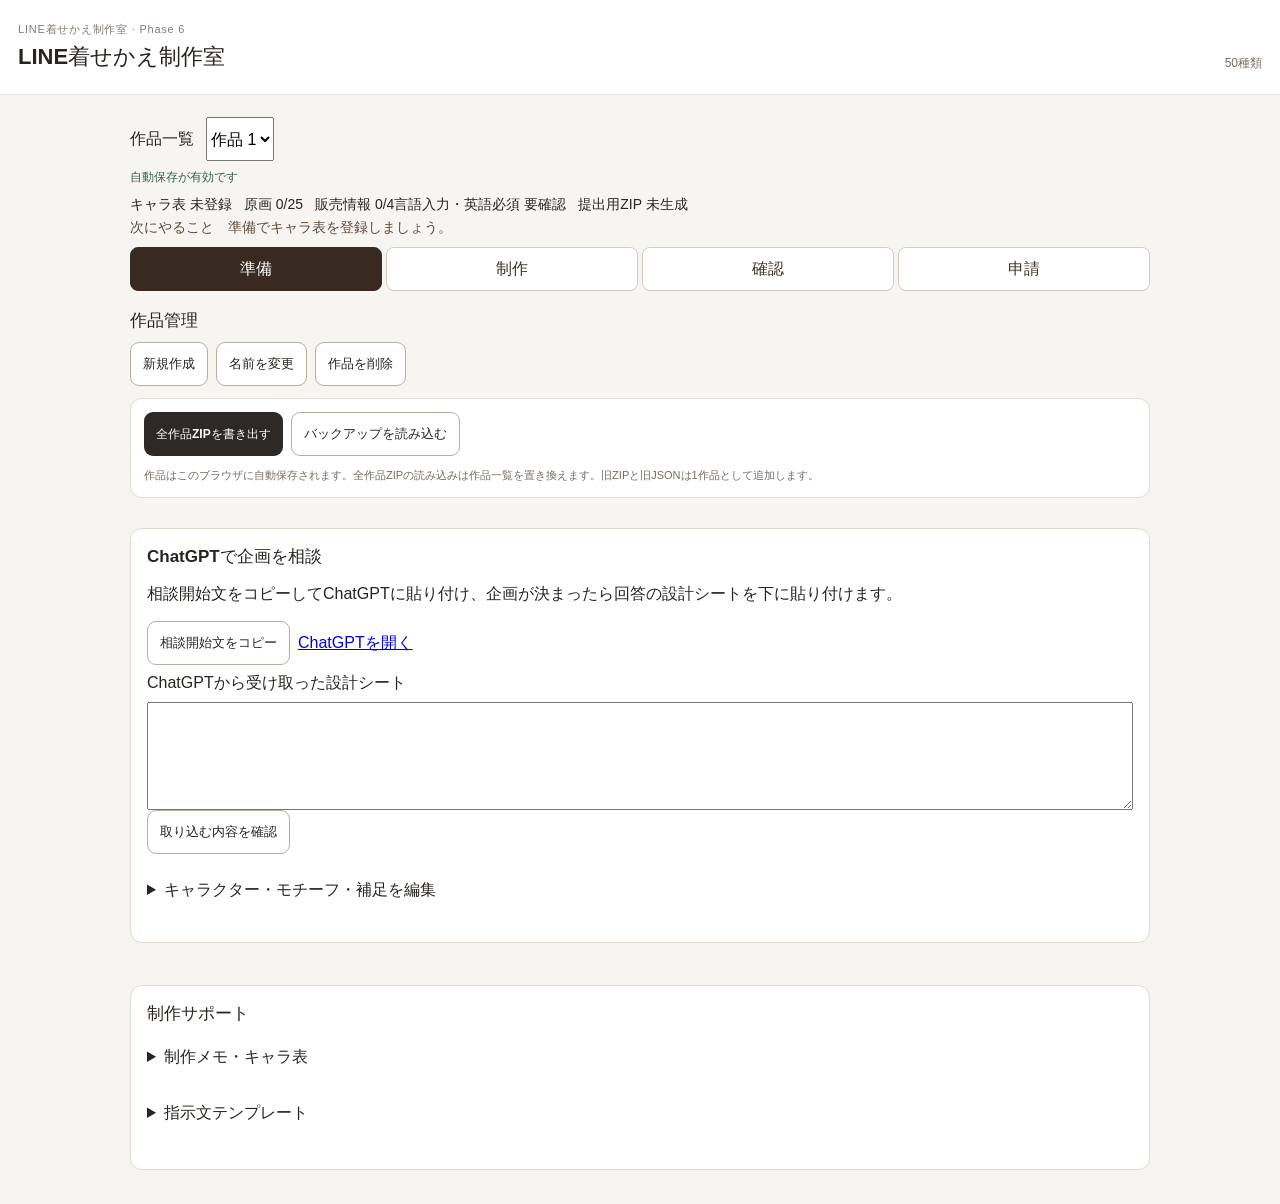
==== index.html @ dee07639 "ChatGPT相談と設計シートの差分取り込みを追加" ====
<!doctype html>
<html lang="ja"><head><meta charset="utf-8"><meta name="viewport" content="width=device-width,initial-scale=1,viewport-fit=cover"><meta name="theme-color" content="#f7f5f1"><title>LINE着せかえ制作室</title><link rel="stylesheet" href="./css/style.css"></head>
<body><header class="app-header"><div><p class="eyebrow">LINE着せかえ制作室 · Phase 6</p><h1>LINE着せかえ制作室</h1></div><span class="count" id="skin-count">読み込み中</span></header>
<main>
<div class="workflow-context">
  <label for="project-list">作品一覧</label>
  <select id="project-list" disabled></select>
  <p id="save-status" class="save-status" role="status">保存状態を確認中…</p>
 <p id="load-error" class="error" role="alert" hidden></p>
</div>
<div id="workflow-progress" class="workflow-progress" hidden>
 <ul aria-label="制作の進捗"><li id="progress-sheet"></li><li id="progress-images"></li><li id="progress-sales"></li><li id="progress-zip"></li></ul>
 <p id="workflow-next" role="status"></p>
</div>
<div class="workflow-bar"><div class="workflow-tabs" role="tablist" aria-label="制作工程">
 <button type="button" role="tab" id="workflow-prepare" aria-controls="workflow-panel-prepare" aria-selected="true" tabindex="0">準備</button>
 <button type="button" role="tab" id="workflow-create" aria-controls="workflow-panel-create" aria-selected="false" tabindex="-1">制作</button>
 <button type="button" role="tab" id="workflow-check" aria-controls="workflow-panel-check" aria-selected="false" tabindex="-1">確認</button>
 <button type="button" role="tab" id="workflow-apply" aria-controls="workflow-panel-apply" aria-selected="false" tabindex="-1">申請</button>
</div></div>
<div class="workflow-panel" id="workflow-panel-prepare" role="tabpanel" aria-labelledby="workflow-prepare">
<section class="project-section" aria-labelledby="project-heading">
 <h2 id="project-heading">作品管理</h2>
 <div class="project-controls">
  <button type="button" id="new-project" disabled>新規作成</button>
  <button type="button" id="rename-project" disabled>名前を変更</button>
  <button type="button" id="delete-project" disabled>作品を削除</button>
 </div>
 <p id="empty-projects" hidden>作品がありません。新規作成またはバックアップの読み込みができます。</p>
 <div class="backup-panel">
  <div class="backup-controls">
   <button type="button" id="export-backup" disabled>全作品ZIPを書き出す</button>
   <button type="button" id="choose-backup" disabled>バックアップを読み込む</button>
   <input id="import-backup" type="file" accept=".zip,.json,application/zip,application/json" hidden>
  </div>
  <div id="backup-omissions" hidden><p>ZIPに収録できなかった画像があります。</p><ul></ul></div><p class="backup-help">作品はこのブラウザに自動保存されます。全作品ZIPの読み込みは作品一覧を置き換えます。旧ZIPと旧JSONは1作品として追加します。</p>
 </div>
</section>
<section id="design-panel" class="production-section" aria-labelledby="design-heading" hidden>
 <h2 id="design-heading">ChatGPTで企画を相談</h2>
 <p>相談開始文をコピーしてChatGPTに貼り付け、企画が決まったら回答の設計シートを下に貼り付けます。</p>
 <div class="production-controls">
  <button type="button" id="design-copy">相談開始文をコピー</button>
  <a href="https://chatgpt.com/" target="_blank" rel="noopener noreferrer">ChatGPTを開く</a>
 </div>
 <textarea id="design-copy-text" aria-label="手動でコピーする相談開始文" readonly hidden></textarea>
 <label for="design-input">ChatGPTから受け取った設計シート</label>
 <textarea id="design-input" rows="5" spellcheck="false" autocapitalize="off"></textarea>
 <button type="button" id="design-preview">取り込む内容を確認</button>
 <p id="design-status" role="status"></p>
 <div id="design-review" hidden>
  <ul id="design-differences"></ul>
  <p>取り込んだ設計シート原文は全作品バックアップにも含まれます。</p>
  <button type="button" id="design-apply" disabled>選んだ項目を取り込む</button>
  <button type="button" id="design-cancel">確認を取り消す</button>
 </div>
 <details>
  <summary>キャラクター・モチーフ・補足を編集</summary>
  <p>世界観・画風・固定色は下の「制作メモ・キャラ表」で編集できます。キャラ表画像の登録は任意です。</p>
  <ul id="design-characters"></ul>
  <button type="button" id="design-add-character">キャラクターを追加</button>
  <label for="design-motifs">モチーフ（1行に1つ）</label>
  <textarea id="design-motifs" rows="3"></textarea>
  <label for="design-notes">補足・禁止事項</label>
  <textarea id="design-notes" rows="3" maxlength="4000"></textarea>
  <button type="button" id="design-save">設計情報を保存</button>
  <button type="button" id="design-discard-edit">編集を取り消す</button>
  <p id="design-edit-status" role="status"></p>
 </details>
 <details id="design-parts-details" hidden><summary>取り込んだパーツ別の下書き</summary><ul id="design-parts"></ul></details>
 <details id="design-original-details" hidden><summary>最後に取り込んだ設計シート原文</summary>
  <textarea id="design-original" aria-label="最後に取り込んだ設計シート原文" rows="5" readonly></textarea>
 </details>
</section>
<section class="production-section" aria-labelledby="production-heading" hidden>
 <h2 id="production-heading">制作サポート</h2>
 <details>
  <summary>制作メモ・キャラ表</summary>
  <h3>キャラ表</h3>
  <div id="production-character-image" hidden></div>
  <p id="production-character-error" role="status" hidden></p>
  <p id="production-character-name">未登録</p>
  <button type="button" id="production-choose-character">キャラ表を登録・差し替え</button>
  <input type="file" id="production-character-input" hidden>
  <button type="button" id="production-remove-character" hidden>キャラ表を外す</button>

  <h3>固定色（最大8色）</h3>
  <ul id="production-colors"></ul>
  <div class="production-controls">
   <label>色コード <input id="production-new-color" type="text" placeholder="#RRGGBB" spellcheck="false"></label>
   <button type="button" id="production-add-color">色を追加</button>
  </div>
  <p id="production-color-error" role="status"></p>
  <label>画風メモ <textarea id="production-style" rows="3"></textarea></label>
  <label>世界観メモ <textarea id="production-world" rows="3"></textarea></label>
 </details>
 <details>
  <summary>指示文テンプレート</summary>
  <p>コピーすると {固定色}、{画風メモ}、{世界観メモ} が作品の登録内容に置き換わります。</p>
  <div id="production-templates"></div>
 </details>
 <p id="production-status" role="status"></p>
 <textarea id="production-copy-fallback" aria-label="手動でコピーする内容" readonly hidden></textarea>
</section>
</div>
<div class="workflow-panel" id="workflow-panel-create" role="tabpanel" aria-labelledby="workflow-create" hidden>
<nav class="workflow-shortcuts" hidden aria-label="この工程の項目"><a href="#picker-title">カラースキン</a><a href="#assets-heading">原画スロット</a><a href="#production-tools">加工補助</a></nav>
<section class="picker-section" aria-label="カラースキン一覧" hidden><div class="picker-title" id="picker-title"><h2>カラースキン</h2><p>9系統・全50種類。タップするとプレビューが切り替わります。</p></div><label class="skin-filter-label" for="skin-filter">色の系統</label> <select id="skin-filter"><option value="">すべての系統</option></select><div id="skin-groups" class="skin-groups"></div></section>
<section class="assets-section" aria-labelledby="assets-heading" hidden>
 <h2 id="assets-heading">原画スロット（全25枠）</h2>
 <div id="asset-slots" class="asset-groups">
  <section class="asset-group"><h3>メイン画像・背景</h3><div id="asset-surfaces" class="asset-slots">
   <article class="asset-card" data-slot="talkBackground"><h4>トーク背景</h4><div class="background-actions"><span id="background-status" role="status">背景画像：未登録</span><button id="remove-background" type="button" hidden>背景を外す</button></div><p id="background-preview-error" class="notice" role="status" hidden></p><button class="upload-button" id="choose-background" type="button">背景画像を登録</button><input type="file" id="background-input" hidden></article>
  </div></section>
  <section class="asset-group"><h3>パスコード</h3><div id="asset-passcode" class="asset-slots"></div></section>
  <section class="asset-group"><h3>プロフィール</h3><div id="asset-profile" class="asset-slots"></div></section>
 </div>
 <details class="menu-assets">
  <summary>メニューアイコン（18枠）</summary>
  <div id="menu-slots" class="menu-pairs"></div>
 </details>
</section>
<section class="production-section" id="production-tools" hidden> <details>
  <summary>原画の加工補助</summary>
  <label>加工方法
   <select id="production-tool">
    <option value="color">OFFアイコンの色を置換してON版を作る</option>
    <option value="transparent">外周につながる白を透明にする</option>
   </select>
  </label>
  <label>対象の原画 <select id="production-source"></select></label>
  <div id="production-color-fields">
   <div class="production-controls">
    <label>置き換え元 <input id="production-from" type="text" value="#FFFFFF" spellcheck="false"></label>
    <label>置き換え先 <input id="production-to" type="text" value="#000000" spellcheck="false"></label>
   </div>
   <label>置き換え先の固定色 <select id="production-fixed-color"></select></label>
   <label>色差の許容範囲 <input id="production-tolerance" type="range" min="0" max="255" step="1" value="12"> <output id="production-tolerance-value">12</output></label>
  </div>
  <label id="production-threshold-field" hidden>白と判定するしきい値 <input id="production-threshold" type="range" min="0" max="255" step="1" value="248"> <output id="production-threshold-value">248</output></label>
  <div class="production-controls">
   <button type="button" id="production-preview-draft" disabled>下書きをプレビュー</button>
   <button type="button" id="production-adopt-draft" disabled>下書きを採用</button>
   <button type="button" id="production-undo" hidden>直前の透過を取り消す</button>
  </div>
  <p id="production-draft-status" role="status"></p>
  <img id="production-draft" alt="加工後の下書き" hidden>
 </details>
</section></div>
<div class="workflow-panel" id="workflow-panel-check" role="tabpanel" aria-labelledby="workflow-check" hidden>
<section class="preview-section" hidden aria-label="画面プレビュー">
 <div class="preview-tabs" role="tablist" aria-label="画面プレビュー">
  <button type="button" role="tab" id="tab-talk" aria-controls="panel-talk" aria-selected="true">トーク</button>
  <button type="button" role="tab" id="tab-passcode" aria-controls="panel-passcode" aria-selected="false" tabindex="-1">パスコード</button>
  <button type="button" role="tab" id="tab-menu" aria-controls="panel-menu" aria-selected="false" tabindex="-1">メニュー</button>
 </div>
 <div id="panel-talk" role="tabpanel" aria-labelledby="tab-talk"><div class="section-heading"><div><h2>完成イメージ</h2><p id="selected-name">スキンを選択してください</p></div></div><div class="phone-frame"><div class="talk-header" id="talk-header"><span class="back-mark" aria-hidden="true">‹</span><strong>トーク</strong><span class="header-dots" aria-hidden="true">•••</span></div><div class="talk-area" id="talk-area"><div class="message-row other"><div class="avatar" aria-hidden="true">相</div><div class="bubble" id="other-bubble">こんにちは</div></div><div class="message-row own"><div class="bubble" id="own-bubble">よろしく！</div></div></div><div class="talk-footer" aria-label="入力欄の仮表示"><span>＋</span><div class="input-mock"></div><span>☺</span></div></div><p class="notice">配色は実測値ベースの参考表示です。</p></div>
 <div id="panel-passcode" role="tabpanel" aria-labelledby="tab-passcode" hidden>
  <div class="phone-frame passcode-frame">
   <div id="passcode-upper" class="passcode-upper">
    <h2>パスコード</h2>
    <div id="passcode-positions" class="passcode-positions" aria-label="4桁の表示"></div>
   </div>
   <div id="passcode-keypad" class="passcode-keypad">
    <div id="passcode-keys" class="passcode-keys" aria-label="プレビュー用テンキー"></div>
   </div>
  </div>
  <p class="notice">桁をタップすると、その桁のOFF／ONが切り替わります。</p>
  <p id="passcode-preview-error" class="notice" role="status" hidden></p>
 </div>
 <div id="panel-menu" role="tabpanel" aria-labelledby="tab-menu" hidden>
  <div class="phone-frame menu-frame">
   <h2>メニュー</h2>
   <div class="menu-preview-scroll" tabindex="0" aria-label="メニューアイコン。横にスクロールできます">
    <div id="menu-preview-items" class="menu-preview-items"></div>
   </div>
  </div>
  <p class="notice">アイコンをタップしてOFF／ONを確認できます。横にスワイプすると全9種を表示できます。</p>
  <p id="menu-preview-error" class="notice" role="status" hidden></p>
 </div>
</section>
</div>
<div class="workflow-panel" id="workflow-panel-apply" role="tabpanel" aria-labelledby="workflow-apply" hidden>
<nav class="workflow-shortcuts" hidden aria-label="この工程の項目"><a href="#sales-heading">販売情報</a><a href="#submission-heading">提出用ZIP</a></nav>
<section id="sales-section" class="production-section" aria-labelledby="sales-heading" hidden>
 <h2 id="sales-heading">販売情報・申請用コピー</h2>
 <p>使用スキン：<span id="sales-skin"></span></p>
 <label>言語 <select id="sales-language"></select></label>
 <p id="sales-required"></p>
 <div id="sales-fields"></div>
 <p class="backup-help">全角を2文字として数えた参考値です。結合文字などの扱いは申請画面で確認してください。</p>
 <label>コピーライト <input id="sales-copyright" type="text" aria-describedby="sales-copyright-help"></label>
 <button type="button" id="sales-copyright-copy">コピーライトをコピー</button>
 <p id="sales-copyright-help"></p>
 <label>日本を販売対象に含める
  <select id="sales-japan"><option value="">未設定</option><option value="true">含める</option><option value="false">含めない</option></select>
 </label>
 <label>販売価格 <select id="sales-coins"><option value="">未設定</option></select></label>
 <p id="sales-price-help"></p>
 <p class="backup-help">最新の価格はCreators Marketで確認してください。</p>
 <p id="sales-status" role="status"></p>
 <textarea id="sales-fallback" aria-label="手動でコピーする販売情報" readonly hidden></textarea>
</section>
<section id="submission-export" class="submission-section" aria-labelledby="submission-heading" hidden>
 <h2 id="submission-heading">提出用ZIP</h2>
 <details id="export-adjustments">
  <summary>切り出し位置と白判定を調整</summary>
  <div class="export-crop">
   <label>切り出しプレビュー <select id="export-crop-file"></select></label>
   <label>上下の位置 <input id="export-crop-position" type="range" min="0" step="1" disabled></label>
   <p id="export-crop-message"></p>
   <canvas id="export-crop-preview" role="img" aria-label="切り出し後の画像" hidden></canvas>
  </div>
  <div id="export-extra-settings"></div>
  <p class="backup-help">白判定の値を下げると、外周につながる白に近い領域がより広く処理されます。</p>
 </details>
 <button id="submission-generate" type="button">62点を生成して検証する</button>
 <a id="submission-download" hidden>提出用ZIPをダウンロード</a>
 <p id="submission-status" role="status" aria-live="polite"></p>
 <ul id="submission-missing" aria-label="未登録の原画" hidden></ul>
 <div class="submission-table">
  <table id="submission-results" hidden>
   <caption>生成結果</caption>
   <thead><tr><th scope="col">ファイル名</th><th scope="col">寸法（px）</th><th scope="col">容量（B）</th><th scope="col">検証</th></tr></thead>
   <tbody></tbody>
  </table>
 </div>
</section>
</div>
</main><script type="module" src="./js/app.js"></script></body></html>
---- css/style.css ----
:root{font-family:-apple-system,BlinkMacSystemFont,"Hiragino Kaku Gothic ProN","Noto Sans JP",sans-serif;color:#282521;background:#f7f5f1;font-synthesis:none}*{box-sizing:border-box}body{margin:0}.app-header{display:flex;align-items:end;justify-content:space-between;gap:12px;padding:22px max(18px,env(safe-area-inset-left));border-bottom:1px solid #e7e3dd;background:white}.eyebrow{font-size:11px;letter-spacing:.07em;color:#837b71;margin:0 0 5px}h1{font-size:22px;margin:0}h2{font-size:17px;margin:0}.count{font-size:12px;color:#756c63;white-space:nowrap}main{max-width:1050px;margin:auto;display:grid;grid-template-columns:minmax(280px,410px) minmax(0,1fr);gap:28px;padding:22px}.preview-section{position:sticky;top:16px;align-self:start}.section-heading{display:flex;justify-content:space-between;align-items:center;gap:10px;margin-bottom:15px}.section-heading p,.picker-title p{font-size:12px;color:#756d65;margin:6px 0 0}.upload-button{background:#292522;color:#fff;border-radius:10px;padding:12px 13px;font-size:12px;font-weight:700;cursor:pointer;min-height:44px;display:flex;align-items:center;text-align:center}.phone-frame{max-width:360px;margin:auto;height:480px;border:7px solid #282521;border-radius:29px;overflow:hidden;background:#fff;display:flex;flex-direction:column;box-shadow:0 12px 25px #3e33291c}.talk-header{height:65px;flex-shrink:0;display:flex;align-items:center;justify-content:space-between;padding:0 18px;background:#EDE6DE;color:#222;transition:background-color .12s}.talk-header strong{font-size:16px}.back-mark{font-size:32px;font-weight:300}.header-dots{font-size:18px;letter-spacing:2px}.talk-area{flex:1;background:#F7ECD7 center/cover no-repeat;padding:23px 12px;display:flex;flex-direction:column;gap:18px;min-height:0}.message-row{display:flex;align-items:end;gap:7px}.message-row.own{justify-content:flex-end}.avatar{height:32px;width:32px;border-radius:12px;background:#f9f7f4;display:grid;place-items:center;font-size:11px;color:#6e6256}.bubble{max-width:75%;border-radius:17px;padding:11px 14px;font-size:14px;box-shadow:0 1px 2px #0000000d}.talk-footer{height:54px;flex-shrink:0;background:#fafafa;display:flex;align-items:center;gap:12px;padding:0 15px;color:#888}.input-mock{height:32px;border:1px solid #e2e2e2;border-radius:17px;flex:1;background:white}.background-actions{max-width:360px;margin:10px auto 0;display:flex;justify-content:space-between;align-items:center;gap:10px;color:#71675d;font-size:12px}.background-actions button{min-height:44px;border:0;background:transparent;color:#805038;text-decoration:underline;cursor:pointer}.notice{font-size:11px;line-height:1.7;color:#837a70;max-width:360px;margin:12px auto}.picker-title{margin:3px 0 18px}.skin-groups{display:flex;flex-direction:column;gap:22px}.group-heading{font-size:14px;margin:0 0 10px}.tiles{display:grid;grid-template-columns:repeat(auto-fill,minmax(95px,1fr));gap:10px}.skin-tile{padding:5px;border:2px solid transparent;border-radius:12px;background:white;cursor:pointer;min-height:105px;text-align:left;box-shadow:0 1px 6px #0000000b}.skin-tile[aria-pressed="true"]{border-color:#2b2b2b;box-shadow:0 0 0 2px #ffffff inset}.tile-sample{height:61px;display:flex;flex-direction:column;justify-content:flex-end;overflow:hidden;border-radius:6px;border:1px solid #00000010}.tile-strip{height:24px;display:flex;align-items:center;justify-content:space-evenly}.tile-circle{width:19px;height:19px;border-radius:50%;font-size:10px;font-weight:700;display:grid;place-items:center;border:1px solid #0000000d}.tile-name{font-size:11px;display:block;padding:6px 2px 3px;color:#4a443e}.error{color:#b42318;background:#fff0ee;padding:12px;border-radius:8px}@media(max-width:720px){main{display:block;padding:15px}.preview-section{position:static}.phone-frame{height:390px;max-width:290px;border-width:6px;border-radius:25px}.talk-header{height:53px}.talk-footer{height:45px}.talk-area{padding:15px 10px}.picker-section{margin-top:30px}.tiles{grid-template-columns:repeat(3,minmax(0,1fr));gap:9px}.skin-tile{min-height:104px}.app-header{padding:17px 15px}h1{font-size:19px}}@media(min-width:721px){.skin-groups{max-height:calc(100vh - 160px);overflow:auto;padding-right:5px}}@media(prefers-reduced-motion:reduce){.talk-header{transition:none}}
/* Phase 2: 背景画像名の長さに影響されず、削除ボタンを改行させない */
.background-actions{align-items:center}
#background-status{flex:1;min-width:0;overflow-wrap:anywhere;line-height:1.5}
#remove-background{flex:none;white-space:nowrap;padding:8px 3px}
.backup-panel{max-width:360px;margin:14px auto 0;border:1px solid #e2ddd5;background:#fff;border-radius:12px;padding:13px}
.save-status{margin:0 0 12px;font-size:12px;font-weight:700;color:#38634a}
.save-status.save-error{color:#b42318}
.backup-controls{display:flex;flex-wrap:wrap;gap:8px}
.backup-controls button{display:flex;align-items:center;justify-content:center;min-height:44px;padding:10px 12px;border-radius:9px;font:inherit;font-size:12px;font-weight:700;cursor:pointer}
.backup-controls button{border:0;background:#2c2926;color:#fff}
.backup-controls button:disabled{opacity:.5;cursor:default}
.backup-help{font-size:11px;color:#756d65;line-height:1.65;margin:10px 0 0}

/* Phase 2：原画スロット */
.assets-section{grid-column:1/-1;border-top:1px solid #e7e3dd;padding-top:22px}
.asset-help{font-size:12px;color:#756d65;line-height:1.7;margin:8px 0 14px}
.asset-slots{display:grid;grid-template-columns:repeat(auto-fit,minmax(230px,1fr));gap:12px}
.asset-card{border:1px solid #e2ddd5;border-radius:14px;background:white;padding:14px;min-width:0}
.asset-card h3{font-size:14px;margin:0 0 10px}
.asset-preview{height:150px;border-radius:10px;background:#f3f0ec;display:grid;place-items:center;overflow:hidden;color:#8c8176;font-size:12px}
.asset-preview img{width:100%;height:100%;min-width:0;min-height:0;object-fit:contain}
.asset-filename{font-size:12px;overflow-wrap:anywhere;min-height:36px;color:#71675d}
.asset-controls{display:flex;flex-wrap:wrap;gap:10px;align-items:center}
.asset-upload,.asset-remove{min-height:44px;border-radius:9px;padding:10px 12px;font-size:12px;font-weight:700;display:inline-flex;align-items:center;justify-content:center;cursor:pointer}
.asset-upload{border:0;background:#292522;color:white}
.asset-remove{background:white;border:1px solid #cbbeb0;color:#805038}
@media(min-width:721px){
 .preview-section{grid-column:1;grid-row:2 / span 2}
 .assets-section,.picker-section{grid-column:2}
 .assets-section{border-top:0;padding-top:0}
}
@media(max-width:720px){.assets-section{margin-top:30px}.asset-slots{grid-template-columns:repeat(2,minmax(0,1fr))}.asset-preview{height:125px}}
@media(max-width:390px){.asset-slots{grid-template-columns:1fr}}


[hidden]{display:none!important}
.project-section{grid-column:1/-1}
.project-controls{display:flex;flex-wrap:wrap;align-items:center;gap:8px;margin-top:10px}
.project-controls select,.project-controls button,#choose-backup{min-height:44px;max-width:100%;padding:8px 12px;border:1px solid #b8afa4;border-radius:9px;background:#fff;color:#292522;font:inherit;font-size:13px}
.project-controls select{min-width:160px;width:min(100%,300px)}
.project-controls button:disabled,#choose-backup:disabled{opacity:.5}
.project-section .backup-panel{max-width:none;margin:12px 0 0}
.upload-button{border:0}
.menu-assets{margin-top:16px}
.menu-assets summary{cursor:pointer;padding:10px 0;font-weight:700}
.menu-assets .asset-slots{margin-top:8px}
@media(max-width:720px){.project-section{margin-bottom:24px}}

.submission-section{grid-column:1/-1;background:#fff;border:1px solid #e2dbd0;border-radius:12px;padding:16px;margin:12px 0}
.submission-section summary{cursor:pointer;margin:12px 0}
.submission-section button,.submission-section a{display:inline-flex;align-items:center;min-height:44px;padding:8px 12px;margin:4px 8px 4px 0;border:1px solid #b8afa4;border-radius:9px;background:#fff;color:#292522;font:inherit;font-size:13px}
.submission-section label{display:flex;align-items:center;gap:8px;flex-wrap:wrap;margin-bottom:8px}
.submission-section input[type=number]{width:5em}
.export-crop input[type=range]{width:min(280px,100%)}
.export-crop canvas{display:block;max-width:100%;height:auto;border:1px solid #e2dbd0}
#export-extra-settings{margin:12px 0}
#submission-missing{max-height:9em;overflow:auto}
.submission-table{overflow:auto;max-height:26em}
.submission-table table{width:100%;border-collapse:collapse;font-size:13px}
.submission-table caption{text-align:left;font-weight:bold;padding:6px 0}
.submission-table th,.submission-table td{text-align:left;padding:6px;border-bottom:1px solid #e2dbd0}
.export-attention{background:#fff0d0}
@media(min-width:721px){.preview-section{grid-row:3 / span 2}}

/* Phase 4：同じプレビュー領域で表示する画面を切り替える。 */
.preview-tabs{display:grid;grid-template-columns:1fr 1.25fr 1fr;gap:4px;margin:0 0 16px;padding:4px;border-radius:12px;background:#ebe6df}
.preview-tabs button{min-height:44px;border:0;border-radius:9px;background:transparent;color:#4a443e;font:inherit;font-size:14px;font-weight:700;cursor:pointer}
.preview-tabs button[aria-selected=true]{color:#282521;background:#fff;box-shadow:0 1px 4px #0000001a}
.passcode-upper,.passcode-keypad{display:grid;place-content:center;color:var(--preview-ink,#282521)}
.passcode-upper{flex:1;min-height:122px;gap:12px;text-align:center;padding:12px}
.passcode-keypad{flex:1.6;padding:8px}
.passcode-positions{display:flex;justify-content:center;gap:4px}
.passcode-positions button,.passcode-keys button,.menu-preview-items button{min-width:44px;min-height:44px;font:inherit;cursor:pointer}
.passcode-positions button{display:grid;place-items:center;width:48px;height:48px;border:0;border-radius:8px;background:transparent;color:inherit}
.passcode-positions img,.passcode-positions .preview-placeholder{grid-area:1/1}
.passcode-positions img{width:100%;height:100%;object-fit:contain}
.passcode-positions .preview-placeholder{width:18px;height:18px;border:2px solid currentColor;border-radius:50%}
.passcode-positions [aria-pressed=true] .preview-placeholder{background:currentColor}
.passcode-keys{display:grid;grid-template-columns:repeat(3,minmax(44px,64px));gap:6px}
.passcode-keys button{border:1px solid color-mix(in srgb,currentColor 28%,transparent);border-radius:9px;background:transparent;color:inherit}
.passcode-keys button:active{background:color-mix(in srgb,currentColor 15%,transparent)}
.menu-frame{height:auto;min-height:164px;justify-content:end;padding:12px 0 16px;background:#f4f1eb}
.menu-frame h2{padding:0 14px 12px}
.menu-preview-scroll{overflow-x:auto;overscroll-behavior-x:contain;background:#fff}
.menu-preview-items{display:grid;grid-template-columns:repeat(9,minmax(54px,1fr));min-width:486px;background:#f1ece3 no-repeat top center/100% 54px}
.menu-preview-items button{display:grid;justify-items:center;align-content:start;gap:2px;padding:1px 0 4px;border:0;background:transparent;color:#282521;font-size:10px;white-space:nowrap}
.menu-preview-items .preview-glyph{width:44px;height:52px;display:grid;place-items:center}
.menu-preview-items img,.menu-preview-items .preview-placeholder{grid-area:1/1}
.menu-preview-items img{width:100%;height:100%;object-fit:contain}
.menu-preview-items .preview-placeholder{width:21px;height:21px;border:1px dashed #514a41;border-radius:50%;background:#fff}
.menu-preview-items button[aria-pressed=true] .preview-placeholder{border-style:solid;background:#514a41}
.menu-preview-items button[aria-pressed=true] .menu-label{font-weight:700;text-decoration:underline;text-underline-offset:3px}

.production-section{grid-column:1/-1;background:#fff;border:1px solid #e2dbd0;border-radius:12px;padding:16px;margin:12px 0}
.production-section details{margin:12px 0}
.production-section summary{min-height:44px;padding:10px 0;cursor:pointer;font-weight:700}
.production-section label{display:block;margin:8px 0}
.production-section input,.production-section select,.production-section textarea{font:inherit;max-width:100%}
.production-section select,.production-section input[type=text]{min-height:44px}
.production-section input[type=text]{width:8em}
.production-section textarea{display:block;width:100%;padding:8px}
.production-section button{min-height:44px;min-width:44px;background:#fff;color:#292522;border:1px solid #b8afa4;border-radius:9px;padding:8px 12px;font:inherit;font-size:13px}
.production-section button:disabled{opacity:.55}
.production-controls,#production-colors li{display:flex;align-items:center;gap:8px;flex-wrap:wrap}
#production-colors{list-style:none;padding:0}
#production-colors li{margin:6px 0}
.production-swatch::before{content:'';display:inline-block;width:1em;height:1em;vertical-align:middle;margin-right:6px;border:1px solid #837a70;border-radius:4px;background:var(--swatch)}
#production-character-image img,#production-draft{display:block;max-width:100%;max-height:360px;object-fit:contain}
#production-draft{background:repeating-conic-gradient(#dedbd6 0 25%,#fff 0 50%) 0 0/20px 20px}

.sales-field{margin:12px 0}
.sales-field input,.sales-field textarea{display:block;width:100%;max-width:100%}
#sales-section input[type=text]{width:100%;box-sizing:border-box;padding:8px}
#sales-required{color:#8f3024}

/* Outer workflow panels own only the visibility of the selected stage. */
:root{scroll-padding-top:calc(58px + env(safe-area-inset-top));scroll-padding-bottom:16px}
main{display:block;padding-inline:max(15px,env(safe-area-inset-left));padding-right:max(15px,env(safe-area-inset-right))}
.workflow-context{display:flex;align-items:center;flex-wrap:wrap;gap:8px 12px;margin-bottom:10px}
.workflow-context select{min-height:44px;max-width:100%;font-size:16px}
.workflow-context .save-status,.workflow-context #load-error{flex-basis:100%;margin:0}
.workflow-bar{position:sticky;top:0;z-index:5;background:#f7f5f1;padding:env(safe-area-inset-top) 0 6px}
.workflow-tabs{display:grid;grid-template-columns:repeat(4,minmax(0,1fr));gap:4px}
.workflow-tabs button{min-height:44px;border:1px solid #d6cdc1;border-radius:8px;color:#3e3329;background:#fff;font:inherit;cursor:pointer}
.workflow-tabs button[aria-selected="true"]{background:#382a21;color:#fff;border-color:#382a21;font-weight:700}
.workflow-panel{display:grid;gap:18px;padding-top:12px;min-width:0}
.workflow-panel .preview-section{position:static}
.workflow-panel .assets-section,.workflow-panel .picker-section{margin-top:0}
.workflow-panel :is(input:not([type=file]),select,textarea){font-size:16px}
@media(max-height:320px){.workflow-bar{position:static}:root{scroll-padding-top:12px}}
.workflow-progress{margin-bottom:10px;font-size:.875rem}
.workflow-progress ul{display:flex;flex-wrap:wrap;gap:4px 12px;margin:0;padding:0;list-style:none}
.workflow-progress p{margin:5px 0 0;color:#604a39}
.asset-groups,.menu-pairs{display:grid;gap:12px}
.asset-group h3,.menu-pair h3{margin:8px 0;font-size:15px}
.asset-card h4{margin:0 0 6px;font-size:14px}
.menu-pairs{margin-top:8px;grid-template-columns:repeat(auto-fit,minmax(min(100%,300px),1fr))}
.menu-pair-cards{display:grid;grid-template-columns:repeat(2,minmax(0,1fr));gap:8px}
.menu-pair .asset-card{min-width:0}
.menu-pair .asset-preview{height:96px;background:repeating-conic-gradient(#eee 0% 25%,#fff 0% 50%) 0 0/16px 16px;text-align:center}
.menu-pair .asset-controls>*{width:100%}
.asset-slots .background-actions{display:block;margin:8px 0}
.skin-filter-label{display:inline-block;margin-bottom:12px}
#skin-filter{min-height:44px;margin-bottom:12px}
.workflow-panel .skin-groups{max-height:none;overflow:visible}
.workflow-shortcuts{display:flex;flex-wrap:wrap;gap:4px 12px}
.workflow-shortcuts a{display:inline-flex;align-items:center;min-height:44px;color:#604a39}

#design-panel textarea{min-width:0;font-size:16px}
#design-panel .production-controls a{display:inline-flex;align-items:center;min-height:44px}
#design-differences,#design-characters,#design-parts{padding-left:0;list-style:none}
#design-panel li{margin:8px 0;padding:8px;border:1px solid #e2dbd0;border-radius:8px}
#design-differences label{display:flex;align-items:center;gap:8px;min-height:44px;margin:0}
#design-differences p,#design-parts p{white-space:pre-wrap;overflow-wrap:anywhere}
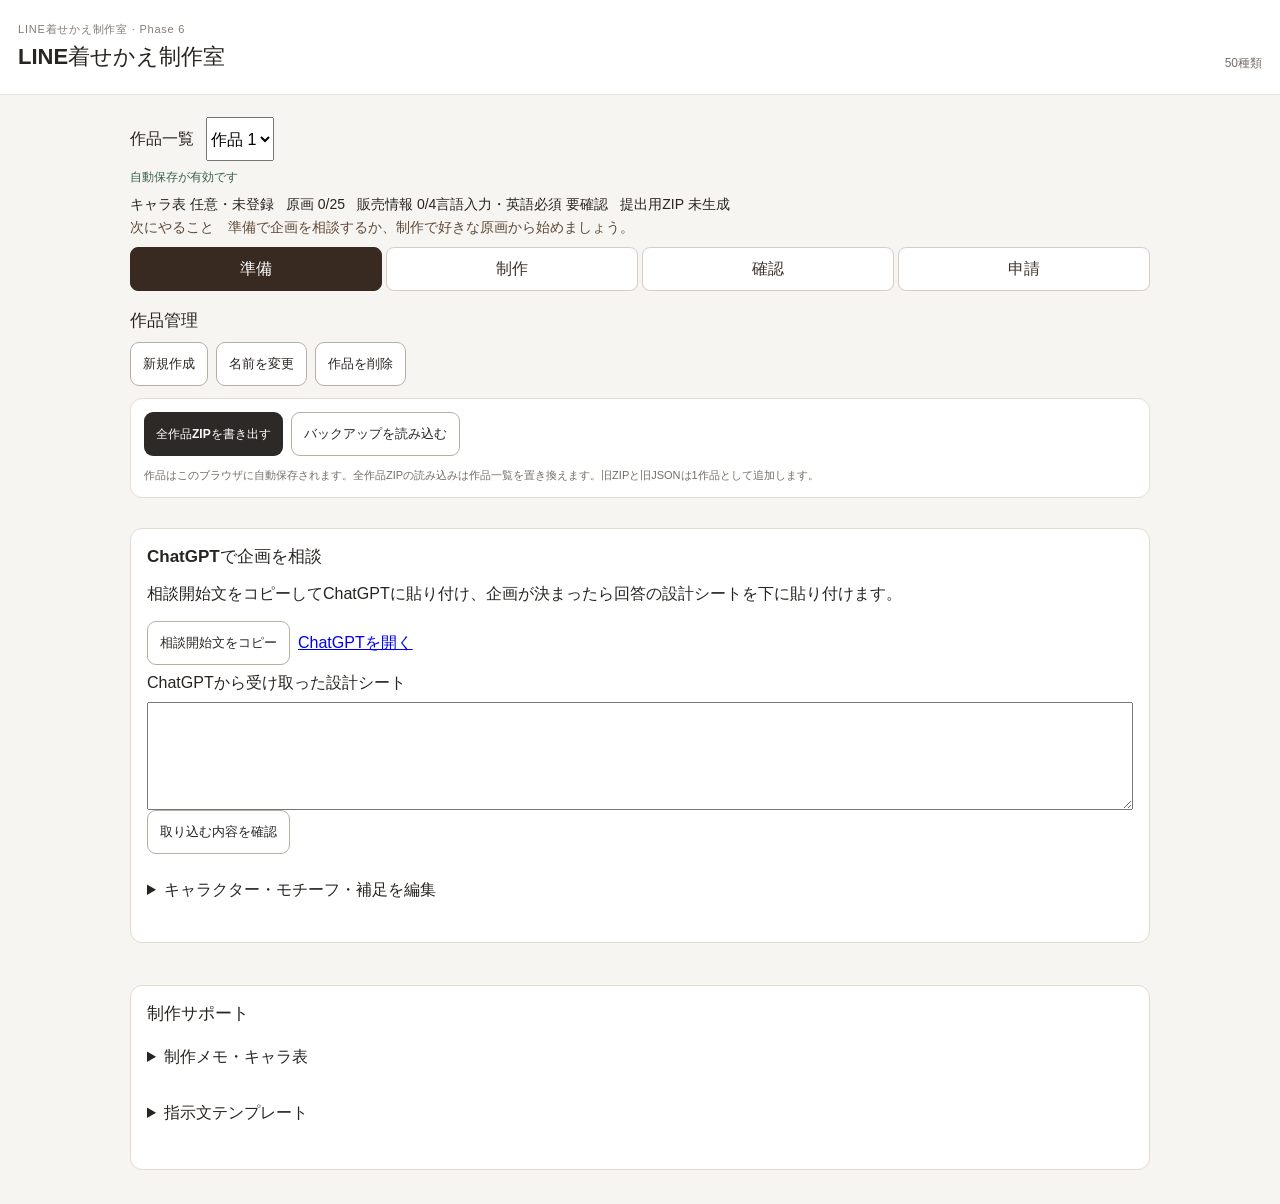
==== commit ecd89185: "制作リストの再開案内と作り直し導線を追加" ====
--- a/index.html
+++ b/index.html
@@ -77,6 +77,7 @@
  <details>
   <summary>制作メモ・キャラ表</summary>
   <h3>キャラ表</h3>
+  <button type="button" id="design-character-prompt">キャラ表作成の指示文</button>
   <div id="production-character-image" hidden></div>
   <p id="production-character-error" role="status" hidden></p>
   <p id="production-character-name">未登録</p>
@@ -107,7 +108,12 @@
 <nav class="workflow-shortcuts" hidden aria-label="この工程の項目"><a href="#picker-title">カラースキン</a><a href="#assets-heading">原画スロット</a><a href="#production-tools">加工補助</a></nav>
 <section class="picker-section" aria-label="カラースキン一覧" hidden><div class="picker-title" id="picker-title"><h2>カラースキン</h2><p>9系統・全50種類。タップするとプレビューが切り替わります。</p></div><label class="skin-filter-label" for="skin-filter">色の系統</label> <select id="skin-filter"><option value="">すべての系統</option></select><div id="skin-groups" class="skin-groups"></div></section>
 <section class="assets-section" aria-labelledby="assets-heading" hidden>
- <h2 id="assets-heading">原画スロット（全25枠）</h2>
+ <h2 id="assets-heading">制作リスト（全25枠）</h2>
+ <p>好きな画像から制作・登録できます。構図を決めたいときは各枠の「個別設計・指示文」を開きます。</p>
+ <div class="production-recommendation">
+  <p id="production-recommendation"></p>
+  <button type="button" id="production-recommendation-jump" hidden>おすすめの画像枠へ</button>
+ </div>
  <div id="asset-slots" class="asset-groups">
   <section class="asset-group"><h3>メイン画像・背景</h3><div id="asset-surfaces" class="asset-slots">
    <article class="asset-card" data-slot="talkBackground"><h4>トーク背景</h4><div class="background-actions"><span id="background-status" role="status">背景画像：未登録</span><button id="remove-background" type="button" hidden>背景を外す</button></div><p id="background-preview-error" class="notice" role="status" hidden></p><button class="upload-button" id="choose-background" type="button">背景画像を登録</button><input type="file" id="background-input" hidden></article>
@@ -149,6 +155,11 @@
 </section></div>
 <div class="workflow-panel" id="workflow-panel-check" role="tabpanel" aria-labelledby="workflow-check" hidden>
 <section class="preview-section" hidden aria-label="画面プレビュー">
+ <div class="preview-source-controls">
+  <label for="preview-source-slot">直したい原画</label>
+  <select id="preview-source-slot"></select>
+  <button type="button" id="preview-source-jump">制作の画像枠へ</button>
+ </div>
  <div class="preview-tabs" role="tablist" aria-label="画面プレビュー">
   <button type="button" role="tab" id="tab-talk" aria-controls="panel-talk" aria-selected="true">トーク</button>
   <button type="button" role="tab" id="tab-passcode" aria-controls="panel-passcode" aria-selected="false" tabindex="-1">パスコード</button>
@@ -227,4 +238,21 @@
  </div>
 </section>
 </div>
+<dialog id="part-dialog" aria-labelledby="part-heading">
+ <h2 id="part-heading"></h2>
+ <div id="part-fields"></div>
+ <div id="part-character-field">
+  <label for="part-character-selection">登場するキャラクター</label>
+  <select id="part-character-selection"><option value="all">共通設計に合わせる</option><option value="specified">ここで選ぶ（選択なしなら登場させない）</option></select>
+  <div id="part-characters" hidden></div>
+ </div>
+ <label id="part-reference-field" hidden><input id="part-reference" type="checkbox"> 登録したキャラ表画像を使う。コピーした文面と一緒にChatGPTへ画像を添付します。</label>
+ <div class="production-controls">
+  <button type="button" id="part-save">個別設計を保存</button>
+  <button type="button" id="part-copy">画像生成の指示文をコピー</button>
+  <button type="button" id="part-close">閉じる</button>
+ </div>
+ <p id="part-status" role="status"></p>
+ <textarea id="part-fallback" aria-label="手動でコピーする指示文" rows="5" readonly hidden></textarea>
+</dialog>
 </main><script type="module" src="./js/app.js"></script></body></html>
--- a/css/style.css
+++ b/css/style.css
@@ -153,3 +153,20 @@
 #design-panel li{margin:8px 0;padding:8px;border:1px solid #e2dbd0;border-radius:8px}
 #design-differences label{display:flex;align-items:center;gap:8px;min-height:44px;margin:0}
 #design-differences p,#design-parts p{white-space:pre-wrap;overflow-wrap:anywhere}
+
+.part-open,#part-dialog button{min-height:44px;font:inherit}
+.part-open{margin-top:8px;max-width:100%;width:100%;overflow-wrap:anywhere}
+#part-dialog{width:min(36rem,calc(100% - 24px));max-height:calc(100dvh - 24px);padding:16px;border:1px solid #c8bab0;border-radius:12px;overscroll-behavior:contain}
+#part-dialog::backdrop{background:#221d1a99}
+#part-dialog label{display:block;margin:10px 0}
+#part-dialog textarea,#part-dialog select{display:block;width:100%;font-size:16px}
+#part-characters label,#part-reference-field{min-height:44px}
+
+.production-recommendation,.preview-source-controls{display:flex;align-items:center;flex-wrap:wrap;gap:8px;margin:0 0 12px}
+.production-recommendation{padding:8px 12px;background:#ede7dd;border-radius:8px}
+.production-recommendation p,.production-card-status{margin:0}
+.production-card-status{padding:6px 0;font-size:.875rem;overflow-wrap:anywhere}
+.production-card-action{width:100%;margin-top:4px;overflow-wrap:anywhere}
+.production-card-action[aria-pressed="true"]{border-color:#805038;background:#f4e8dc}
+.production-card-action,.production-recommendation button,.preview-source-controls button,.preview-source-controls select{min-height:44px;max-width:100%;font:inherit}
+.asset-card:focus{outline:2px solid #805038;outline-offset:2px}
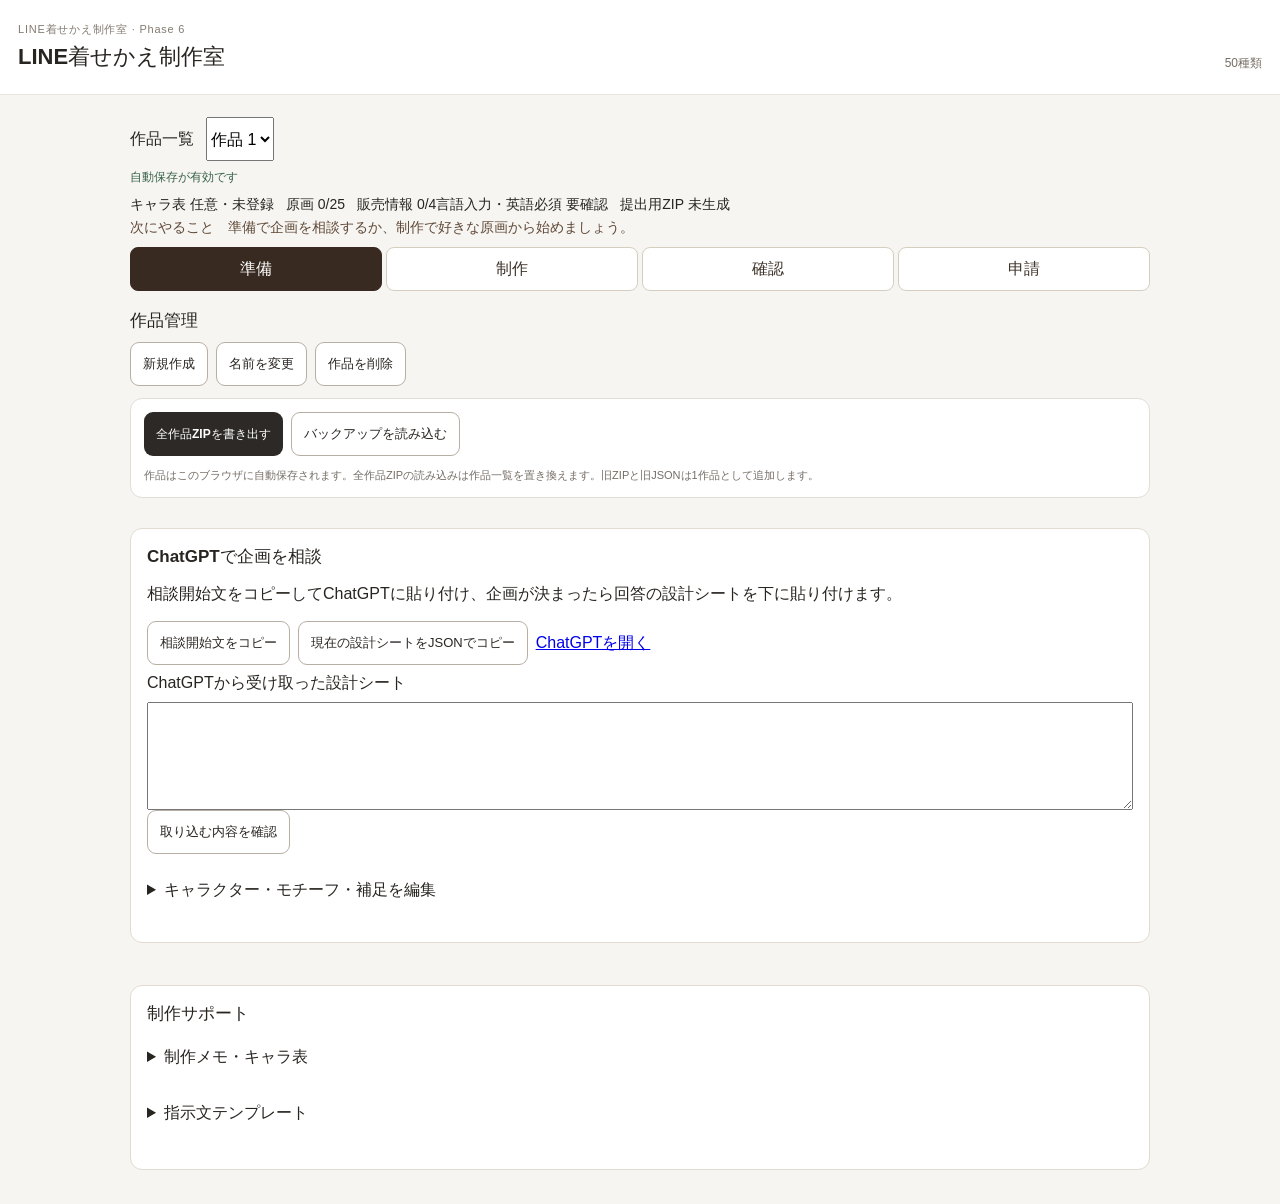
==== commit 0cc5a3ea: "現在の設計シートをJSONでコピーする操作を追加" ====
--- a/index.html
+++ b/index.html
@@ -41,9 +41,10 @@
  <p>相談開始文をコピーしてChatGPTに貼り付け、企画が決まったら回答の設計シートを下に貼り付けます。</p>
  <div class="production-controls">
   <button type="button" id="design-copy">相談開始文をコピー</button>
+  <button type="button" id="design-copy-current">現在の設計シートをJSONでコピー</button>
   <a href="https://chatgpt.com/" target="_blank" rel="noopener noreferrer">ChatGPTを開く</a>
  </div>
- <textarea id="design-copy-text" aria-label="手動でコピーする相談開始文" readonly hidden></textarea>
+ <textarea id="design-copy-text" aria-label="手動でコピーする内容" readonly hidden></textarea>
  <label for="design-input">ChatGPTから受け取った設計シート</label>
  <textarea id="design-input" rows="5" spellcheck="false" autocapitalize="off"></textarea>
  <button type="button" id="design-preview">取り込む内容を確認</button>
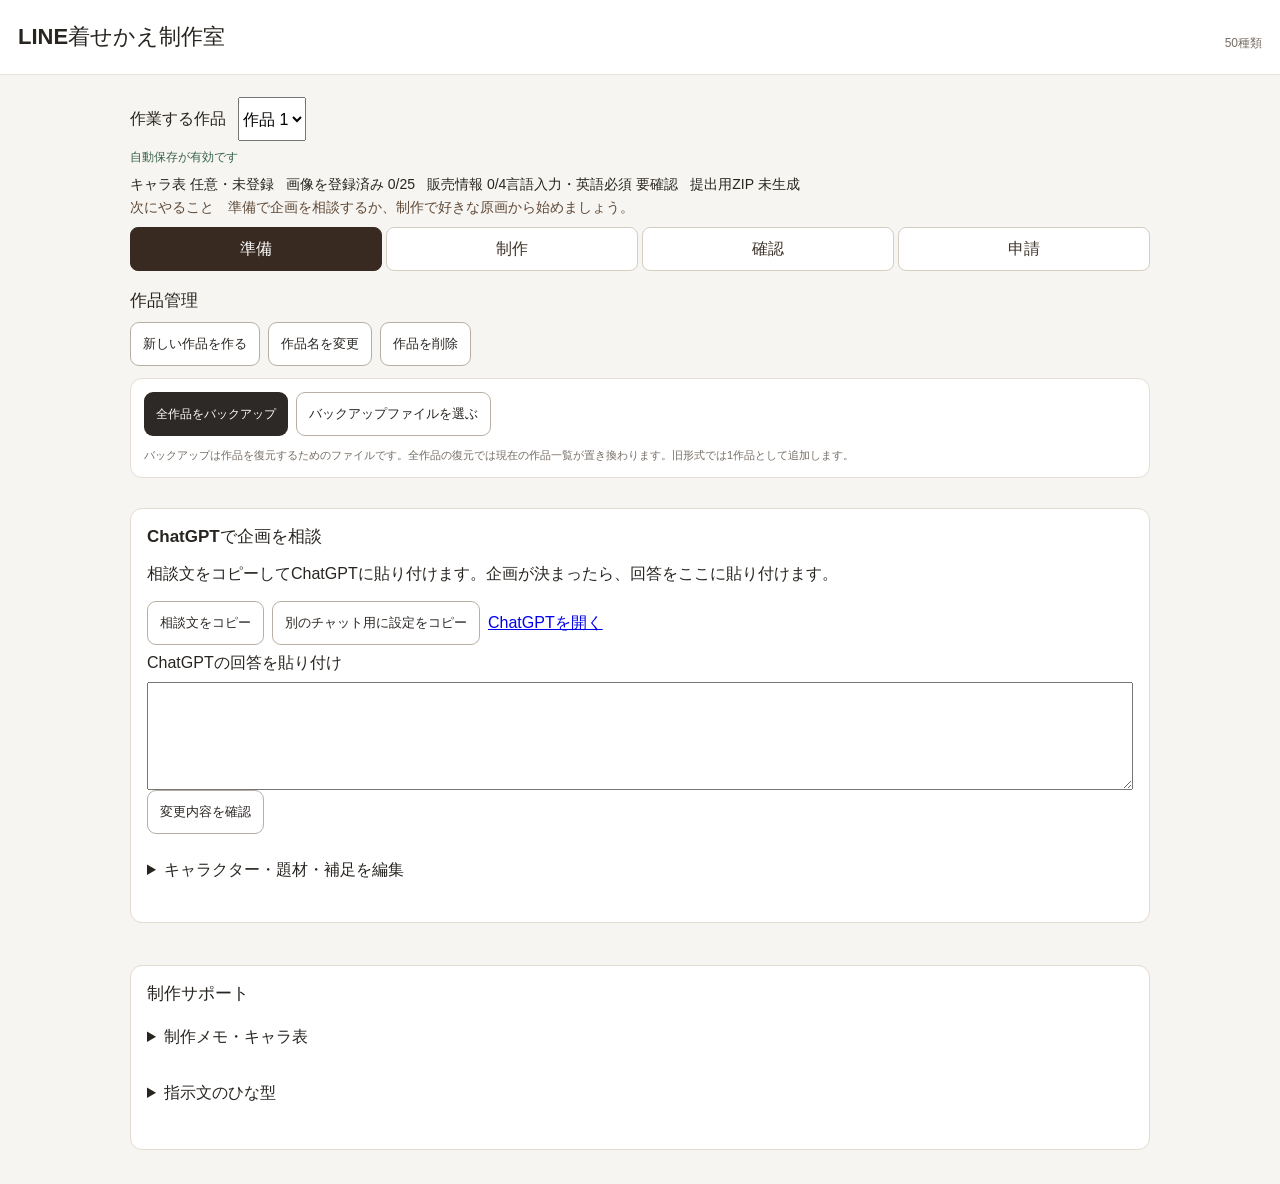
==== commit 56c58aad: "制作の導線と4タブの表示を整理" ====
--- a/index.html
+++ b/index.html
@@ -1,9 +1,9 @@
 <!doctype html>
 <html lang="ja"><head><meta charset="utf-8"><meta name="viewport" content="width=device-width,initial-scale=1,viewport-fit=cover"><meta name="theme-color" content="#f7f5f1"><title>LINE着せかえ制作室</title><link rel="stylesheet" href="./css/style.css"></head>
-<body><header class="app-header"><div><p class="eyebrow">LINE着せかえ制作室 · Phase 6</p><h1>LINE着せかえ制作室</h1></div><span class="count" id="skin-count">読み込み中</span></header>
+<body><header class="app-header"><div><h1>LINE着せかえ制作室</h1></div><span class="count" id="skin-count">読み込み中</span></header>
 <main>
 <div class="workflow-context">
-  <label for="project-list">作品一覧</label>
+  <label for="project-list">作業する作品</label>
   <select id="project-list" disabled></select>
   <p id="save-status" class="save-status" role="status">保存状態を確認中…</p>
  <p id="load-error" class="error" role="alert" hidden></p>
@@ -22,45 +22,45 @@
 <section class="project-section" aria-labelledby="project-heading">
  <h2 id="project-heading">作品管理</h2>
  <div class="project-controls">
-  <button type="button" id="new-project" disabled>新規作成</button>
-  <button type="button" id="rename-project" disabled>名前を変更</button>
+  <button type="button" id="new-project" disabled>新しい作品を作る</button>
+  <button type="button" id="rename-project" disabled>作品名を変更</button>
   <button type="button" id="delete-project" disabled>作品を削除</button>
  </div>
- <p id="empty-projects" hidden>作品がありません。新規作成またはバックアップの読み込みができます。</p>
+ <p id="empty-projects" hidden>作品がありません。作品を作るか、バックアップから復元できます。</p>
  <div class="backup-panel">
   <div class="backup-controls">
-   <button type="button" id="export-backup" disabled>全作品ZIPを書き出す</button>
-   <button type="button" id="choose-backup" disabled>バックアップを読み込む</button>
+   <button type="button" id="export-backup" disabled>全作品をバックアップ</button>
+   <button type="button" id="choose-backup" disabled>バックアップファイルを選ぶ</button>
    <input id="import-backup" type="file" accept=".zip,.json,application/zip,application/json" hidden>
   </div>
-  <div id="backup-omissions" hidden><p>ZIPに収録できなかった画像があります。</p><ul></ul></div><p class="backup-help">作品はこのブラウザに自動保存されます。全作品ZIPの読み込みは作品一覧を置き換えます。旧ZIPと旧JSONは1作品として追加します。</p>
+  <div id="backup-omissions" hidden><p>ZIPに収録できなかった画像があります。</p><ul></ul></div><p class="backup-help">バックアップは作品を復元するためのファイルです。全作品の復元では現在の作品一覧が置き換わります。旧形式では1作品として追加します。</p>
  </div>
 </section>
 <section id="design-panel" class="production-section" aria-labelledby="design-heading" hidden>
  <h2 id="design-heading">ChatGPTで企画を相談</h2>
- <p>相談開始文をコピーしてChatGPTに貼り付け、企画が決まったら回答の設計シートを下に貼り付けます。</p>
+ <p>相談文をコピーしてChatGPTに貼り付けます。企画が決まったら、回答をここに貼り付けます。</p>
  <div class="production-controls">
-  <button type="button" id="design-copy">相談開始文をコピー</button>
-  <button type="button" id="design-copy-current">現在の設計シートをJSONでコピー</button>
+  <button type="button" id="design-copy">相談文をコピー</button>
+  <button type="button" id="design-copy-current">別のチャット用に設定をコピー</button>
   <a href="https://chatgpt.com/" target="_blank" rel="noopener noreferrer">ChatGPTを開く</a>
  </div>
  <textarea id="design-copy-text" aria-label="手動でコピーする内容" readonly hidden></textarea>
- <label for="design-input">ChatGPTから受け取った設計シート</label>
+ <label for="design-input">ChatGPTの回答を貼り付け</label>
  <textarea id="design-input" rows="5" spellcheck="false" autocapitalize="off"></textarea>
- <button type="button" id="design-preview">取り込む内容を確認</button>
+ <button type="button" id="design-preview">変更内容を確認</button>
  <p id="design-status" role="status"></p>
  <div id="design-review" hidden>
   <ul id="design-differences"></ul>
-  <p>取り込んだ設計シート原文は全作品バックアップにも含まれます。</p>
-  <button type="button" id="design-apply" disabled>選んだ項目を取り込む</button>
+  <p>貼り付けた回答もバックアップに含まれます。</p>
+  <button type="button" id="design-apply" disabled>選んだ変更を保存</button>
   <button type="button" id="design-cancel">確認を取り消す</button>
  </div>
  <details>
-  <summary>キャラクター・モチーフ・補足を編集</summary>
+  <summary>キャラクター・題材・補足を編集</summary>
   <p>世界観・画風・固定色は下の「制作メモ・キャラ表」で編集できます。キャラ表画像の登録は任意です。</p>
   <ul id="design-characters"></ul>
   <button type="button" id="design-add-character">キャラクターを追加</button>
-  <label for="design-motifs">モチーフ（1行に1つ）</label>
+  <label for="design-motifs">絵の題材（1行に1つ）</label>
   <textarea id="design-motifs" rows="3"></textarea>
   <label for="design-notes">補足・禁止事項</label>
   <textarea id="design-notes" rows="3" maxlength="4000"></textarea>
@@ -68,9 +68,9 @@
   <button type="button" id="design-discard-edit">編集を取り消す</button>
   <p id="design-edit-status" role="status"></p>
  </details>
- <details id="design-parts-details" hidden><summary>取り込んだパーツ別の下書き</summary><ul id="design-parts"></ul></details>
- <details id="design-original-details" hidden><summary>最後に取り込んだ設計シート原文</summary>
-  <textarea id="design-original" aria-label="最後に取り込んだ設計シート原文" rows="5" readonly></textarea>
+ <details id="design-parts-details" hidden><summary>画像ごとの保存済み設定</summary><ul id="design-parts"></ul></details>
+ <details id="design-original-details" hidden><summary>前回貼り付けた回答</summary>
+  <textarea id="design-original" aria-label="前回貼り付けた回答" rows="5" readonly></textarea>
  </details>
 </section>
 <section class="production-section" aria-labelledby="production-heading" hidden>
@@ -97,7 +97,7 @@
   <label>世界観メモ <textarea id="production-world" rows="3"></textarea></label>
  </details>
  <details>
-  <summary>指示文テンプレート</summary>
+  <summary>指示文のひな型</summary>
   <p>コピーすると {固定色}、{画風メモ}、{世界観メモ} が作品の登録内容に置き換わります。</p>
   <div id="production-templates"></div>
  </details>
@@ -106,49 +106,50 @@
 </section>
 </div>
 <div class="workflow-panel" id="workflow-panel-create" role="tabpanel" aria-labelledby="workflow-create" hidden>
-<nav class="workflow-shortcuts" hidden aria-label="この工程の項目"><a href="#picker-title">カラースキン</a><a href="#assets-heading">原画スロット</a><a href="#production-tools">加工補助</a></nav>
-<section class="picker-section" aria-label="カラースキン一覧" hidden><div class="picker-title" id="picker-title"><h2>カラースキン</h2><p>9系統・全50種類。タップするとプレビューが切り替わります。</p></div><label class="skin-filter-label" for="skin-filter">色の系統</label> <select id="skin-filter"><option value="">すべての系統</option></select><div id="skin-groups" class="skin-groups"></div></section>
+<div id="part-list-screen">
 <section class="assets-section" aria-labelledby="assets-heading" hidden>
- <h2 id="assets-heading">制作リスト（全25枠）</h2>
- <p>好きな画像から制作・登録できます。構図を決めたいときは各枠の「個別設計・指示文」を開きます。</p>
+ <h2 id="assets-heading">作る画像一覧（全25点）</h2>
+ <p>好きな画像から始められます。</p>
  <div class="production-recommendation">
   <p id="production-recommendation"></p>
-  <button type="button" id="production-recommendation-jump" hidden>おすすめの画像枠へ</button>
+  <button type="button" id="production-recommendation-jump" hidden>おすすめの画像を作る</button>
  </div>
  <div id="asset-slots" class="asset-groups">
   <section class="asset-group"><h3>メイン画像・背景</h3><div id="asset-surfaces" class="asset-slots">
-   <article class="asset-card" data-slot="talkBackground"><h4>トーク背景</h4><div class="background-actions"><span id="background-status" role="status">背景画像：未登録</span><button id="remove-background" type="button" hidden>背景を外す</button></div><p id="background-preview-error" class="notice" role="status" hidden></p><button class="upload-button" id="choose-background" type="button">背景画像を登録</button><input type="file" id="background-input" hidden></article>
+   <article class="asset-card" data-slot="talkBackground"><h4>トーク背景</h4><div id="background-thumbnail" class="asset-preview">画像未登録</div><div class="background-actions"><span id="background-status" role="status">背景画像：未登録</span><button id="remove-background" type="button" hidden>背景を外す</button></div><p id="background-preview-error" class="notice" role="status" hidden></p><button class="upload-button" id="choose-background" type="button">背景画像を登録</button><input type="file" id="background-input" hidden></article>
   </div></section>
   <section class="asset-group"><h3>パスコード</h3><div id="asset-passcode" class="asset-slots"></div></section>
   <section class="asset-group"><h3>プロフィール</h3><div id="asset-profile" class="asset-slots"></div></section>
  </div>
  <details class="menu-assets">
-  <summary>メニューアイコン（18枠）</summary>
+  <summary>メニューアイコン（9種類・各2枚）</summary>
   <div id="menu-slots" class="menu-pairs"></div>
  </details>
 </section>
+</div>
+<section id="part-workspace" aria-label="画像枠の制作" hidden></section>
 <section class="production-section" id="production-tools" hidden> <details>
-  <summary>原画の加工補助</summary>
+  <summary>画像の加工・調整</summary>
   <label>加工方法
    <select id="production-tool">
     <option value="color">OFFアイコンの色を置換してON版を作る</option>
     <option value="transparent">外周につながる白を透明にする</option>
    </select>
   </label>
-  <label>対象の原画 <select id="production-source"></select></label>
+  <label>加工する画像 <select id="production-source"></select></label>
   <div id="production-color-fields">
    <div class="production-controls">
     <label>置き換え元 <input id="production-from" type="text" value="#FFFFFF" spellcheck="false"></label>
     <label>置き換え先 <input id="production-to" type="text" value="#000000" spellcheck="false"></label>
    </div>
    <label>置き換え先の固定色 <select id="production-fixed-color"></select></label>
-   <label>色差の許容範囲 <input id="production-tolerance" type="range" min="0" max="255" step="1" value="12"> <output id="production-tolerance-value">12</output></label>
-  </div>
-  <label id="production-threshold-field" hidden>白と判定するしきい値 <input id="production-threshold" type="range" min="0" max="255" step="1" value="248"> <output id="production-threshold-value">248</output></label>
+   <label>似た色も変える範囲 <input id="production-tolerance" type="range" min="0" max="255" step="1" value="12"> <output id="production-tolerance-value">12</output></label>
+  </div>
+  <label id="production-threshold-field" hidden>白として取り除く範囲 <input id="production-threshold" type="range" min="0" max="255" step="1" value="248"> <output id="production-threshold-value">248</output></label>
   <div class="production-controls">
-   <button type="button" id="production-preview-draft" disabled>下書きをプレビュー</button>
-   <button type="button" id="production-adopt-draft" disabled>下書きを採用</button>
-   <button type="button" id="production-undo" hidden>直前の透過を取り消す</button>
+   <button type="button" id="production-preview-draft" disabled>加工結果を見る</button>
+   <button type="button" id="production-adopt-draft" disabled>加工結果を反映</button>
+   <button type="button" id="production-undo" hidden>透明にする前の画像に戻す</button>
   </div>
   <p id="production-draft-status" role="status"></p>
   <img id="production-draft" alt="加工後の下書き" hidden>
@@ -156,17 +157,15 @@
 </section></div>
 <div class="workflow-panel" id="workflow-panel-check" role="tabpanel" aria-labelledby="workflow-check" hidden>
 <section class="preview-section" hidden aria-label="画面プレビュー">
- <div class="preview-source-controls">
-  <label for="preview-source-slot">直したい原画</label>
-  <select id="preview-source-slot"></select>
-  <button type="button" id="preview-source-jump">制作の画像枠へ</button>
- </div>
+ <h2>着せかえの見た目</h2>
+ <p>現在の配色：<span id="selected-name"></span></p>
+ <details id="palette-picker" class="picker-section" hidden><summary>配色を変更</summary><div class="picker-title" id="picker-title"><p>全50種類。選んだ配色はプレビューと作品に反映されます。</p></div><label class="skin-filter-label" for="skin-filter">色のグループ</label> <select id="skin-filter"><option value="">すべての系統</option></select><div id="skin-groups" class="skin-groups"></div></details>
  <div class="preview-tabs" role="tablist" aria-label="画面プレビュー">
   <button type="button" role="tab" id="tab-talk" aria-controls="panel-talk" aria-selected="true">トーク</button>
   <button type="button" role="tab" id="tab-passcode" aria-controls="panel-passcode" aria-selected="false" tabindex="-1">パスコード</button>
   <button type="button" role="tab" id="tab-menu" aria-controls="panel-menu" aria-selected="false" tabindex="-1">メニュー</button>
  </div>
- <div id="panel-talk" role="tabpanel" aria-labelledby="tab-talk"><div class="section-heading"><div><h2>完成イメージ</h2><p id="selected-name">スキンを選択してください</p></div></div><div class="phone-frame"><div class="talk-header" id="talk-header"><span class="back-mark" aria-hidden="true">‹</span><strong>トーク</strong><span class="header-dots" aria-hidden="true">•••</span></div><div class="talk-area" id="talk-area"><div class="message-row other"><div class="avatar" aria-hidden="true">相</div><div class="bubble" id="other-bubble">こんにちは</div></div><div class="message-row own"><div class="bubble" id="own-bubble">よろしく！</div></div></div><div class="talk-footer" aria-label="入力欄の仮表示"><span>＋</span><div class="input-mock"></div><span>☺</span></div></div><p class="notice">配色は実測値ベースの参考表示です。</p></div>
+ <div id="panel-talk" role="tabpanel" aria-labelledby="tab-talk"><div class="phone-frame"><div class="talk-header" id="talk-header"><span class="back-mark" aria-hidden="true">‹</span><strong>トーク</strong><span class="header-dots" aria-hidden="true">•••</span></div><div class="talk-area" id="talk-area"><div class="message-row other"><div class="avatar" aria-hidden="true">相</div><div class="bubble" id="other-bubble">こんにちは</div></div><div class="message-row own"><div class="bubble" id="own-bubble">よろしく！</div></div></div><div class="talk-footer" aria-label="入力欄の仮表示"><span>＋</span><div class="input-mock"></div><span>☺</span></div></div><p class="notice">配色は実測値ベースの参考表示です。</p></div>
  <div id="panel-passcode" role="tabpanel" aria-labelledby="tab-passcode" hidden>
   <div class="phone-frame passcode-frame">
    <div id="passcode-upper" class="passcode-upper">
@@ -190,14 +189,19 @@
   <p class="notice">アイコンをタップしてOFF／ONを確認できます。横にスワイプすると全9種を表示できます。</p>
   <p id="menu-preview-error" class="notice" role="status" hidden></p>
  </div>
+ <div class="preview-source-controls">
+  <label for="preview-source-slot">直したい画像</label>
+  <select id="preview-source-slot"></select>
+  <button type="button" id="preview-source-jump">画像の制作画面へ</button>
+ </div>
 </section>
 </div>
 <div class="workflow-panel" id="workflow-panel-apply" role="tabpanel" aria-labelledby="workflow-apply" hidden>
-<nav class="workflow-shortcuts" hidden aria-label="この工程の項目"><a href="#sales-heading">販売情報</a><a href="#submission-heading">提出用ZIP</a></nav>
+<nav class="workflow-shortcuts" hidden aria-label="この工程の項目"><a href="#sales-heading">販売情報へ</a><a href="#submission-heading">提出用画像へ</a></nav>
 <section id="sales-section" class="production-section" aria-labelledby="sales-heading" hidden>
- <h2 id="sales-heading">販売情報・申請用コピー</h2>
- <p>使用スキン：<span id="sales-skin"></span></p>
- <label>言語 <select id="sales-language"></select></label>
+ <h2 id="sales-heading">販売情報を入力する</h2>
+ <p>現在の配色：<span id="sales-skin"></span></p>
+ <label>販売情報の言語 <select id="sales-language"></select></label>
  <p id="sales-required"></p>
  <div id="sales-fields"></div>
  <p class="backup-help">全角を2文字として数えた参考値です。結合文字などの扱いは申請画面で確認してください。</p>
@@ -214,9 +218,10 @@
  <textarea id="sales-fallback" aria-label="手動でコピーする販売情報" readonly hidden></textarea>
 </section>
 <section id="submission-export" class="submission-section" aria-labelledby="submission-heading" hidden>
- <h2 id="submission-heading">提出用ZIP</h2>
+ <h2 id="submission-heading">申請に使う画像ファイル</h2>
+ <p>作成したZIPはCreators Marketの申請に使います。送信はCreators Marketで行います。</p>
  <details id="export-adjustments">
-  <summary>切り出し位置と白判定を調整</summary>
+  <summary>切り出し・背景処理を調整（任意）</summary>
   <div class="export-crop">
    <label>切り出しプレビュー <select id="export-crop-file"></select></label>
    <label>上下の位置 <input id="export-crop-position" type="range" min="0" step="1" disabled></label>
@@ -226,21 +231,47 @@
   <div id="export-extra-settings"></div>
   <p class="backup-help">白判定の値を下げると、外周につながる白に近い領域がより広く処理されます。</p>
  </details>
- <button id="submission-generate" type="button">62点を生成して検証する</button>
+ <button id="submission-generate" type="button">提出用の画像62点を作成</button>
  <a id="submission-download" hidden>提出用ZIPをダウンロード</a>
  <p id="submission-status" role="status" aria-live="polite"></p>
  <ul id="submission-missing" aria-label="未登録の原画" hidden></ul>
  <div class="submission-table">
   <table id="submission-results" hidden>
-   <caption>生成結果</caption>
+   <caption>画像のチェック結果</caption>
    <thead><tr><th scope="col">ファイル名</th><th scope="col">寸法（px）</th><th scope="col">容量（B）</th><th scope="col">検証</th></tr></thead>
    <tbody></tbody>
   </table>
  </div>
 </section>
 </div>
-<dialog id="part-dialog" aria-labelledby="part-heading">
- <h2 id="part-heading"></h2>
+<dialog id="part-dialog" aria-labelledby="part-heading"></dialog>
+<section id="part-editor" aria-labelledby="part-heading" hidden>
+ <button type="button" id="part-back">制作リストへ戻る</button>
+ <h2 id="part-heading" tabindex="-1"></h2>
+ <p id="part-next-action" role="status"></p>
+ <p id="part-draft-status" role="status"></p>
+ <details id="part-conflict" hidden><summary>現在保存されている内容</summary><ul id="part-saved-values"></ul></details>
+ <button type="button" id="part-rebase" hidden>保存内容を確認して編集を続ける</button>
+ <button type="button" id="part-discard" hidden>未保存の入力を破棄</button>
+ <div class="production-controls" id="part-consultation">
+  <button type="button" id="part-copy-consultation">構図の相談文をコピー</button>
+  <button type="button" id="part-copy-revision" hidden>修正の相談文をコピー</button>
+  <a href="https://chatgpt.com/" target="_blank" rel="noopener noreferrer">ChatGPTを開く</a>
+ </div>
+ <details id="part-import">
+  <summary>ChatGPTの回答を貼り付け</summary>
+  <label for="part-import-input">この画像についての回答</label>
+  <textarea id="part-import-input" rows="4" spellcheck="false" autocapitalize="off"></textarea>
+  <button type="button" id="part-import-preview">変更内容を確認</button>
+  <div id="part-import-review" hidden>
+   <p id="part-import-target"></p>
+   <p>まだ保存されていません。「この画像の設定を保存」を押すと保存されます。</p>
+   <ul id="part-import-changes"></ul>
+   <button type="button" id="part-import-apply">この画像の設定を保存</button>
+   <button type="button" id="part-import-cancel">確認を取り消す</button>
+  </div>
+  <p id="part-import-status" role="status"></p>
+ </details>
  <div id="part-fields"></div>
  <div id="part-character-field">
   <label for="part-character-selection">登場するキャラクター</label>
@@ -249,11 +280,17 @@
  </div>
  <label id="part-reference-field" hidden><input id="part-reference" type="checkbox"> 登録したキャラ表画像を使う。コピーした文面と一緒にChatGPTへ画像を添付します。</label>
  <div class="production-controls">
-  <button type="button" id="part-save">個別設計を保存</button>
-  <button type="button" id="part-copy">画像生成の指示文をコピー</button>
+  <button type="button" id="part-save">手入力した設定を保存</button>
+  <button type="button" id="part-copy">画像作成の指示をコピー</button>
   <button type="button" id="part-close">閉じる</button>
  </div>
  <p id="part-status" role="status"></p>
  <textarea id="part-fallback" aria-label="手動でコピーする指示文" rows="5" readonly hidden></textarea>
-</dialog>
+ <div id="part-image-section">
+  <h3>画像を登録・差し替え</h3>
+  <div id="part-image-card"></div>
+  <p id="part-image-save-status"></p>
+ </div>
+ <button type="button" id="part-next-slot">次の枠へ</button>
+</section>
 </main><script type="module" src="./js/app.js"></script></body></html>
--- a/css/style.css
+++ b/css/style.css
@@ -170,3 +170,27 @@
 .production-card-action[aria-pressed="true"]{border-color:#805038;background:#f4e8dc}
 .production-card-action,.production-recommendation button,.preview-source-controls button,.preview-source-controls select{min-height:44px;max-width:100%;font:inherit}
 .asset-card:focus{outline:2px solid #805038;outline-offset:2px}
+
+#part-import{margin:12px 0}
+#part-import summary{display:list-item;align-content:center;min-height:44px;cursor:pointer}
+#part-import-changes{white-space:pre-wrap;overflow-wrap:anywhere}
+
+#part-list-screen{display:grid;gap:18px;min-width:0}
+#part-workspace{min-width:0}
+#part-editor button,#part-editor a{min-height:44px;font:inherit}
+#part-editor a{display:inline-flex;align-items:center}
+#part-editor label{display:block;margin:10px 0}
+#part-editor textarea,#part-editor select{display:block;width:100%;font-size:16px}
+#part-editor .production-controls{margin-block:10px}
+#part-editor h2,#part-image-section{margin-top:12px}
+#part-image-card .part-open{display:none}
+#part-image-card .asset-card{max-width:460px}
+
+#part-list-screen .asset-controls,#part-list-screen #choose-background,
+#part-list-screen #remove-background,#part-list-screen .production-card-action{display:none}
+#background-thumbnail{background-position:center;background-repeat:no-repeat;background-size:contain}
+#palette-picker{margin:0 0 12px}
+#palette-picker summary{align-content:center;min-height:44px;cursor:pointer;font-weight:700}
+.part-primary:is(button,details){border:2px solid #805038;border-radius:8px}
+button.part-primary{background:#805038;color:#fff}
+details.part-primary{padding-inline:8px}
